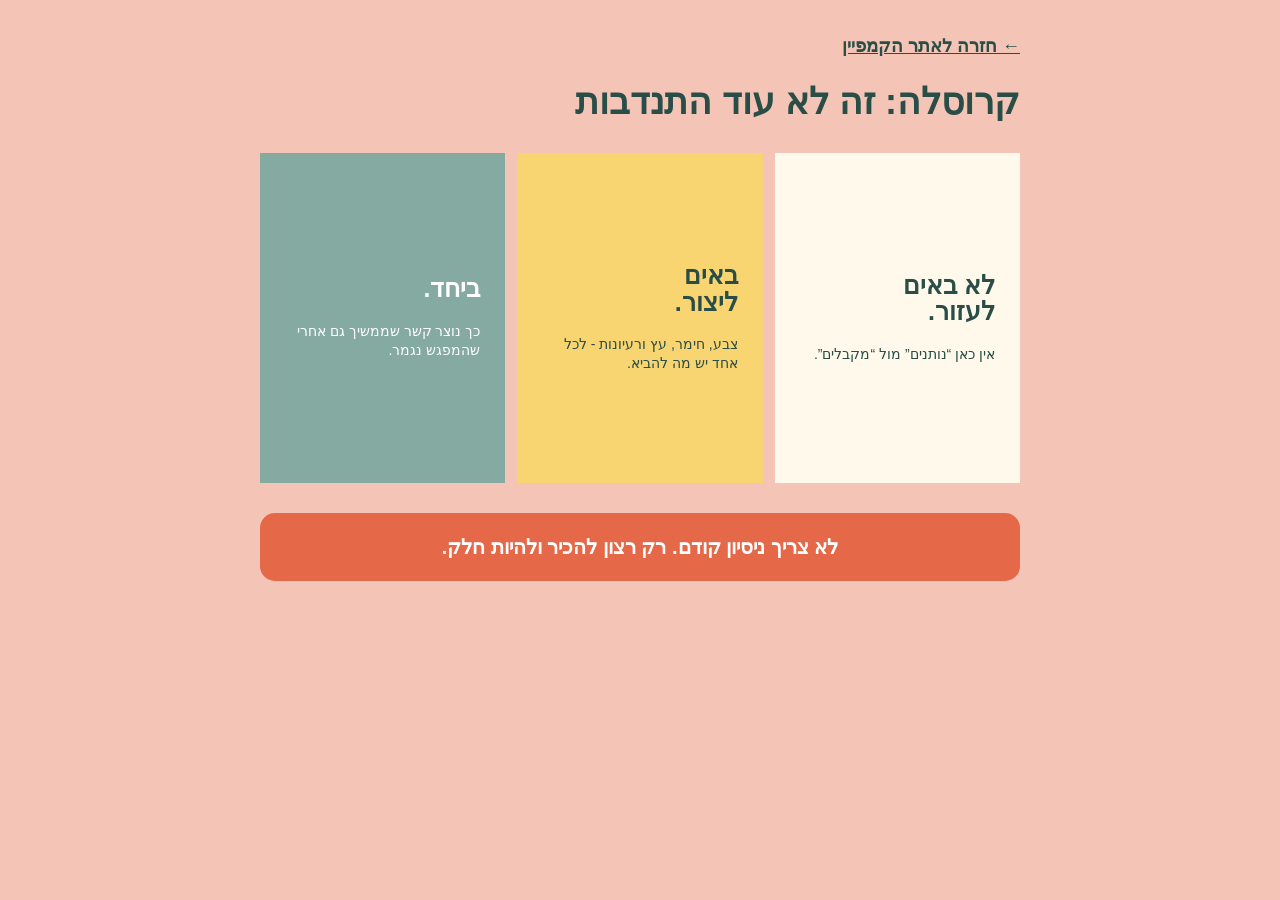
==== campaign-assets/carousel.html @ a6a8ebf9 "Fix carousel return link" ====
<!doctype html><html lang="he" dir="rtl"><meta charset="utf-8"><meta name="viewport" content="width=device-width,initial-scale=1"><title>זה לא עוד התנדבות | נפגשים באמצע</title><style>body{margin:0;background:#f4c4b7;color:#294d47;font:18px Arial}.page{max-width:760px;margin:auto;padding:35px}.back{color:#294d47;font-weight:bold}.grid{display:grid;grid-template-columns:repeat(3,1fr);gap:12px;margin:30px 0}.slide{height:280px;background:#fff9eb;padding:25px;display:flex;flex-direction:column;justify-content:center;font-size:25px;line-height:1.05;font-weight:bold}.slide:nth-child(2){background:#f8d571}.slide:nth-child(3){background:#85aaa1;color:#fff}.slide span{font-size:14px;font-weight:normal;line-height:1.4;margin-top:20px}.foot{background:#e56848;color:#fff;padding:22px;border-radius:15px;font-size:20px;font-weight:bold;text-align:center}@media(max-width:600px){.grid{grid-template-columns:1fr}.slide{height:180px}}</style><main class="page"><a class="back" href="https://htmlpreview.github.io/?https://github.com/orishabtaihazut/meet-in-the-middle-campaign/blob/main/index.html#campaign">← חזרה לאתר הקמפיין</a><h1>קרוסלה: זה לא עוד התנדבות</h1><div class="grid"><article class="slide">לא באים<br>לעזור.<span>אין כאן “נותנים” מול “מקבלים”.</span></article><article class="slide">באים<br>ליצור.<span>צבע, חימר, עץ ורעיונות - לכל אחד יש מה להביא.</span></article><article class="slide">ביחד.<span>כך נוצר קשר שממשיך גם אחרי שהמפגש נגמר.</span></article></div><div class="foot">לא צריך ניסיון קודם. רק רצון להכיר ולהיות חלק.</div></main></html>
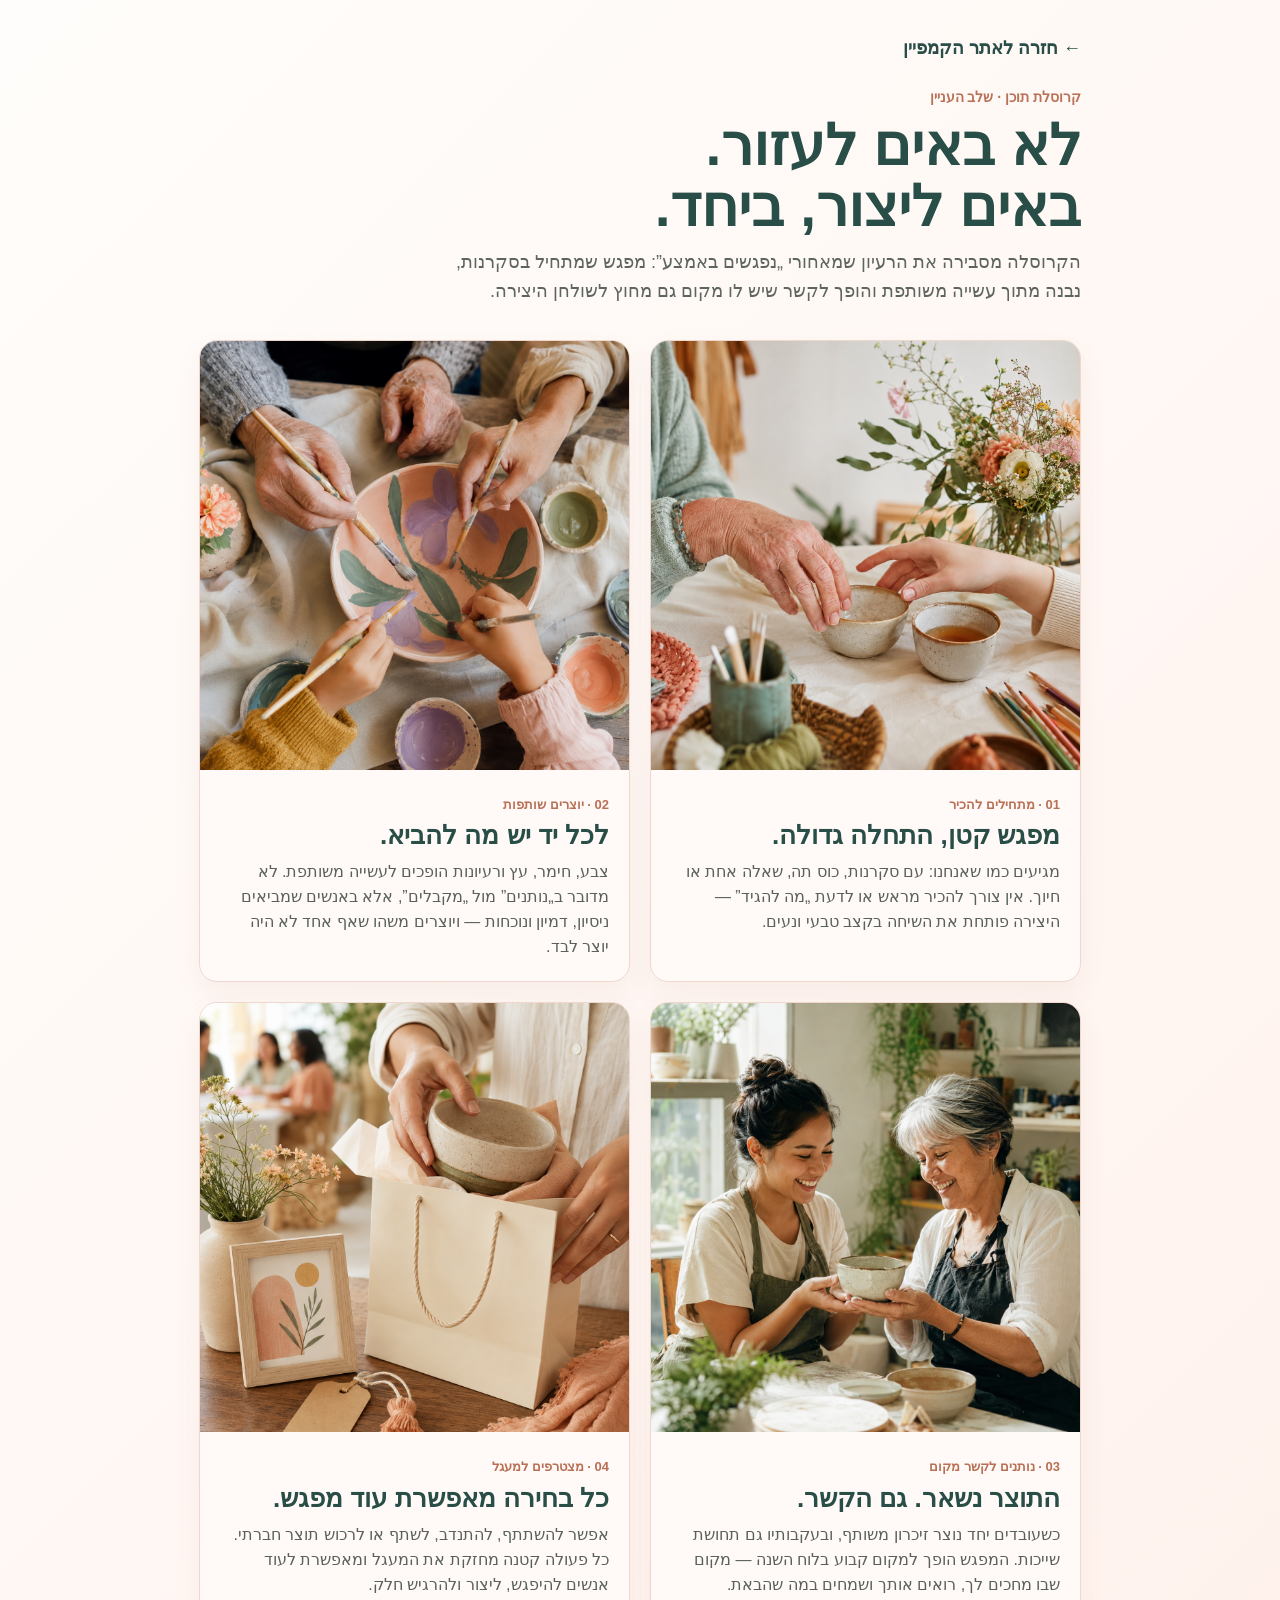
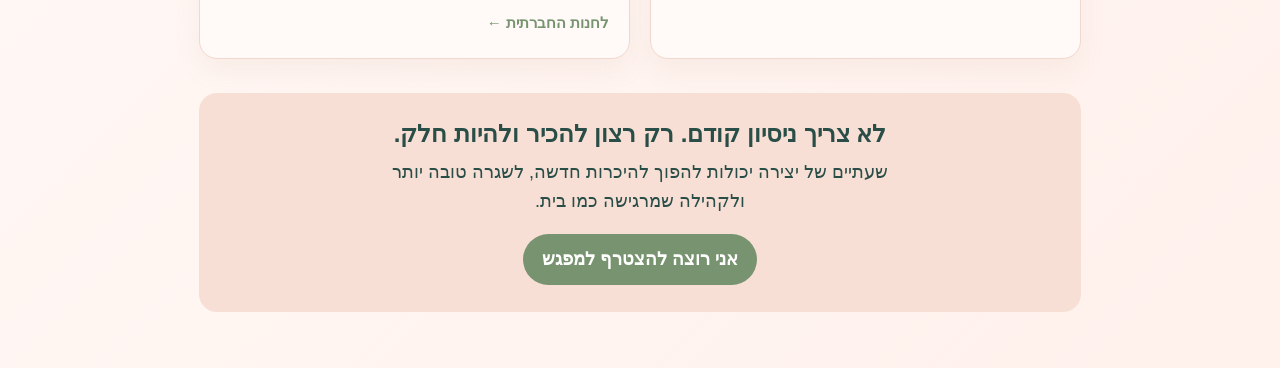
==== commit 26d2df6c: "Redesign carousel with campaign images and expanded copy" ====
--- a/campaign-assets/carousel.html
+++ b/campaign-assets/carousel.html
@@ -1 +1,45 @@
-<!doctype html><html lang="he" dir="rtl"><meta charset="utf-8"><meta name="viewport" content="width=device-width,initial-scale=1"><title>זה לא עוד התנדבות | נפגשים באמצע</title><style>body{margin:0;background:#f4c4b7;color:#294d47;font:18px Arial}.page{max-width:760px;margin:auto;padding:35px}.back{color:#294d47;font-weight:bold}.grid{display:grid;grid-template-columns:repeat(3,1fr);gap:12px;margin:30px 0}.slide{height:280px;background:#fff9eb;padding:25px;display:flex;flex-direction:column;justify-content:center;font-size:25px;line-height:1.05;font-weight:bold}.slide:nth-child(2){background:#f8d571}.slide:nth-child(3){background:#85aaa1;color:#fff}.slide span{font-size:14px;font-weight:normal;line-height:1.4;margin-top:20px}.foot{background:#e56848;color:#fff;padding:22px;border-radius:15px;font-size:20px;font-weight:bold;text-align:center}@media(max-width:600px){.grid{grid-template-columns:1fr}.slide{height:180px}}</style><main class="page"><a class="back" href="https://htmlpreview.github.io/?https://github.com/orishabtaihazut/meet-in-the-middle-campaign/blob/main/index.html#campaign">← חזרה לאתר הקמפיין</a><h1>קרוסלה: זה לא עוד התנדבות</h1><div class="grid"><article class="slide">לא באים<br>לעזור.<span>אין כאן “נותנים” מול “מקבלים”.</span></article><article class="slide">באים<br>ליצור.<span>צבע, חימר, עץ ורעיונות - לכל אחד יש מה להביא.</span></article><article class="slide">ביחד.<span>כך נוצר קשר שממשיך גם אחרי שהמפגש נגמר.</span></article></div><div class="foot">לא צריך ניסיון קודם. רק רצון להכיר ולהיות חלק.</div></main></html>+<!doctype html>
+<html lang="he" dir="rtl">
+<head>
+  <meta charset="utf-8">
+  <meta name="viewport" content="width=device-width,initial-scale=1">
+  <title>כך נראית שותפות | נפגשים באמצע</title>
+  <style>
+    :root{--ink:#294d47;--peach:#e89572;--soft-peach:#fff1eb;--paper:#fffaf7;--sage:#78936f;--line:#f0d8ce}
+    *{box-sizing:border-box}body{margin:0;background:linear-gradient(135deg,#fffdfb,#fff1ec);color:var(--ink);font:18px/1.6 Arial,sans-serif}.page{max-width:930px;margin:auto;padding:34px 24px 56px}.back{display:inline-block;color:var(--ink);font-weight:bold;text-decoration:none;margin-bottom:23px}.eyebrow{color:#b97055;font-size:14px;font-weight:bold;margin:0}.title{font-size:clamp(34px,6vw,57px);line-height:1.06;margin:7px 0 12px}.intro{max-width:660px;margin:0;color:#5d655e}.grid{display:grid;grid-template-columns:repeat(2,1fr);gap:20px;margin:34px 0}.slide{background:var(--paper);border:1px solid var(--line);border-radius:18px;overflow:hidden;box-shadow:0 12px 28px #9b604012}.slide img{width:100%;aspect-ratio:1/1;object-fit:cover;display:block}.copy{padding:19px 20px 22px}.number{display:inline-block;color:#b97055;font-size:13px;font-weight:bold;margin-bottom:6px}.slide h2{font-size:26px;line-height:1.15;margin:0 0 9px}.slide p{font-size:16px;line-height:1.55;margin:0;color:#59615a}.slide a{display:inline-block;color:var(--sage);font-size:15px;font-weight:bold;text-decoration:none;margin-top:13px}.foot{background:#f8dfd5;border-radius:18px;padding:27px;text-align:center}.foot strong{display:block;font-size:24px;line-height:1.2}.foot p{margin:9px auto 18px;max-width:560px}.cta{display:inline-block;background:var(--sage);color:#fff;padding:11px 19px;border-radius:30px;text-decoration:none;font-weight:bold}@media(max-width:650px){.grid{grid-template-columns:1fr}.page{padding:24px 16px 42px}.title{font-size:39px}}
+  </style>
+</head>
+<body>
+  <main class="page">
+    <a class="back" href="../index.html#campaign">← חזרה לאתר הקמפיין</a>
+    <p class="eyebrow">קרוסלת תוכן · שלב העניין</p>
+    <h1 class="title">לא באים לעזור.<br>באים ליצור, ביחד.</h1>
+    <p class="intro">הקרוסלה מסבירה את הרעיון שמאחורי „נפגשים באמצע”: מפגש שמתחיל בסקרנות, נבנה מתוך עשייה משותפת והופך לקשר שיש לו מקום גם מחוץ לשולחן היצירה.</p>
+
+    <section class="grid" aria-label="שלבי החוויה">
+      <article class="slide">
+        <img src="carousel-01-first-meeting.png" alt="יד של משתתפת מבוגרת ויד של משתתפת צעירה נפגשות מעל שולחן יצירה">
+        <div class="copy"><span class="number">01 · מתחילים להכיר</span><h2>מפגש קטן, התחלה גדולה.</h2><p>מגיעים כמו שאנחנו: עם סקרנות, כוס תה, שאלה אחת או חיוך. אין צורך להכיר מראש או לדעת „מה להגיד” — היצירה פותחת את השיחה בקצב טבעי ונעים.</p></div>
+      </article>
+      <article class="slide">
+        <img src="carousel-02-create-together.png" alt="ידיים של משתתפים בגילים שונים מציירות יחד קערת קרמיקה">
+        <div class="copy"><span class="number">02 · יוצרים שותפות</span><h2>לכל יד יש מה להביא.</h2><p>צבע, חימר, עץ ורעיונות הופכים לעשייה משותפת. לא מדובר ב„נותנים” מול „מקבלים”, אלא באנשים שמביאים ניסיון, דמיון ונוכחות — ויוצרים משהו שאף אחד לא היה יוצר לבד.</p></div>
+      </article>
+      <article class="slide">
+        <img src="carousel-03-belonging.png" alt="צעירה ואישה מבוגרת מחזיקות יחד כלי קרמיקה שיצרו">
+        <div class="copy"><span class="number">03 · נותנים לקשר מקום</span><h2>התוצר נשאר. גם הקשר.</h2><p>כשעובדים יחד נוצר זיכרון משותף, ובעקבותיו גם תחושת שייכות. המפגש הופך למקום קבוע בלוח השנה — מקום שבו מחכים לך, רואים אותך ושמחים במה שהבאת.</p></div>
+      </article>
+      <article class="slide">
+        <img src="carousel-04-support.png" alt="תוצר קרמיקה בעבודת יד נארז בשקית מתנה">
+        <div class="copy"><span class="number">04 · מצטרפים למעגל</span><h2>כל בחירה מאפשרת עוד מפגש.</h2><p>אפשר להשתתף, להתנדב, לשתף או לרכוש תוצר חברתי. כל פעולה קטנה מחזקת את המעגל ומאפשרת לעוד אנשים להיפגש, ליצור ולהרגיש חלק.</p><a href="shop.html">לחנות החברתית ←</a></div>
+      </article>
+    </section>
+
+    <section class="foot">
+      <strong>לא צריך ניסיון קודם. רק רצון להכיר ולהיות חלק.</strong>
+      <p>שעתיים של יצירה יכולות להפוך להיכרות חדשה, לשגרה טובה יותר ולקהילה שמרגישה כמו בית.</p>
+      <a class="cta" href="register.html">אני רוצה להצטרף למפגש</a>
+    </section>
+  </main>
+</body>
+</html>
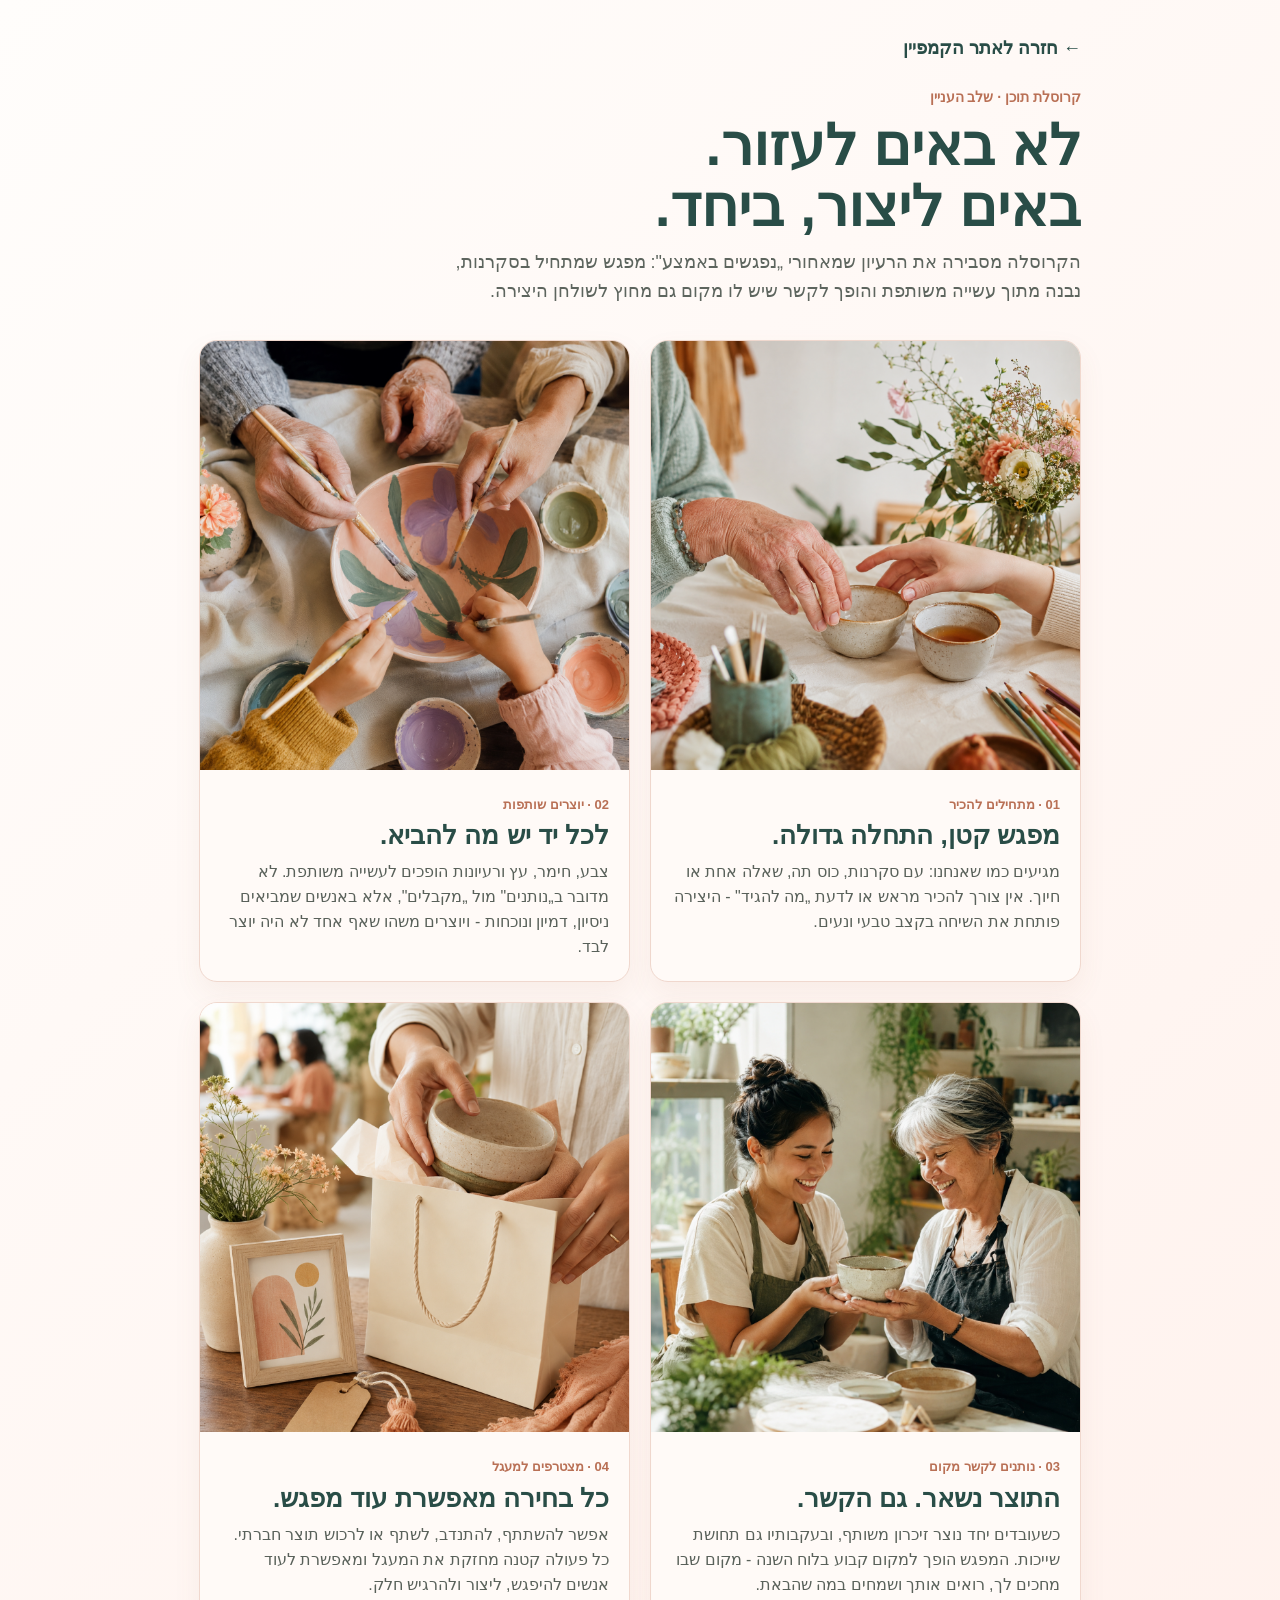
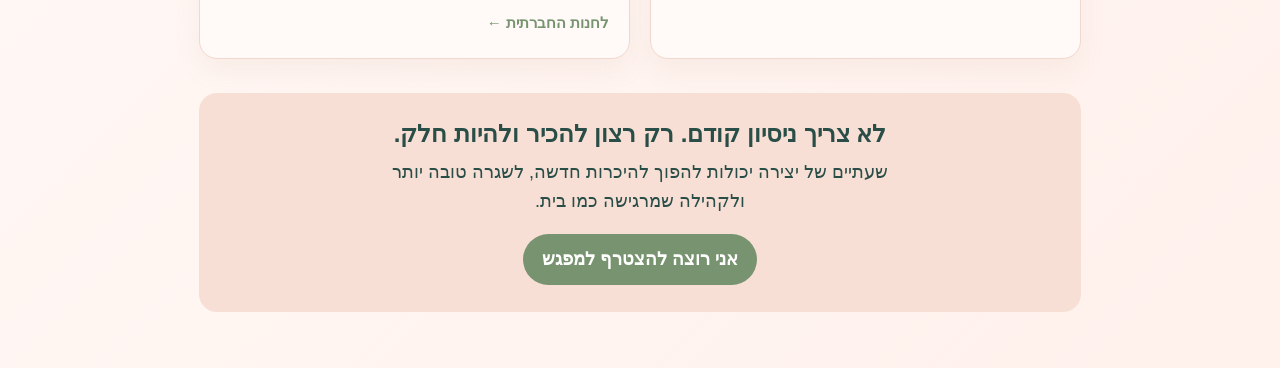
==== commit 484d9c0f: "Normalize punctuation and update direct audience" ====
--- a/campaign-assets/carousel.html
+++ b/campaign-assets/carousel.html
@@ -14,20 +14,20 @@
     <a class="back" href="../index.html#campaign">← חזרה לאתר הקמפיין</a>
     <p class="eyebrow">קרוסלת תוכן · שלב העניין</p>
     <h1 class="title">לא באים לעזור.<br>באים ליצור, ביחד.</h1>
-    <p class="intro">הקרוסלה מסבירה את הרעיון שמאחורי „נפגשים באמצע”: מפגש שמתחיל בסקרנות, נבנה מתוך עשייה משותפת והופך לקשר שיש לו מקום גם מחוץ לשולחן היצירה.</p>
+    <p class="intro">הקרוסלה מסבירה את הרעיון שמאחורי „נפגשים באמצע": מפגש שמתחיל בסקרנות, נבנה מתוך עשייה משותפת והופך לקשר שיש לו מקום גם מחוץ לשולחן היצירה.</p>
 
     <section class="grid" aria-label="שלבי החוויה">
       <article class="slide">
         <img src="carousel-01-first-meeting.png" alt="יד של משתתפת מבוגרת ויד של משתתפת צעירה נפגשות מעל שולחן יצירה">
-        <div class="copy"><span class="number">01 · מתחילים להכיר</span><h2>מפגש קטן, התחלה גדולה.</h2><p>מגיעים כמו שאנחנו: עם סקרנות, כוס תה, שאלה אחת או חיוך. אין צורך להכיר מראש או לדעת „מה להגיד” — היצירה פותחת את השיחה בקצב טבעי ונעים.</p></div>
+        <div class="copy"><span class="number">01 · מתחילים להכיר</span><h2>מפגש קטן, התחלה גדולה.</h2><p>מגיעים כמו שאנחנו: עם סקרנות, כוס תה, שאלה אחת או חיוך. אין צורך להכיר מראש או לדעת „מה להגיד" - היצירה פותחת את השיחה בקצב טבעי ונעים.</p></div>
       </article>
       <article class="slide">
         <img src="carousel-02-create-together.png" alt="ידיים של משתתפים בגילים שונים מציירות יחד קערת קרמיקה">
-        <div class="copy"><span class="number">02 · יוצרים שותפות</span><h2>לכל יד יש מה להביא.</h2><p>צבע, חימר, עץ ורעיונות הופכים לעשייה משותפת. לא מדובר ב„נותנים” מול „מקבלים”, אלא באנשים שמביאים ניסיון, דמיון ונוכחות — ויוצרים משהו שאף אחד לא היה יוצר לבד.</p></div>
+        <div class="copy"><span class="number">02 · יוצרים שותפות</span><h2>לכל יד יש מה להביא.</h2><p>צבע, חימר, עץ ורעיונות הופכים לעשייה משותפת. לא מדובר ב„נותנים" מול „מקבלים", אלא באנשים שמביאים ניסיון, דמיון ונוכחות - ויוצרים משהו שאף אחד לא היה יוצר לבד.</p></div>
       </article>
       <article class="slide">
         <img src="carousel-03-belonging.png" alt="צעירה ואישה מבוגרת מחזיקות יחד כלי קרמיקה שיצרו">
-        <div class="copy"><span class="number">03 · נותנים לקשר מקום</span><h2>התוצר נשאר. גם הקשר.</h2><p>כשעובדים יחד נוצר זיכרון משותף, ובעקבותיו גם תחושת שייכות. המפגש הופך למקום קבוע בלוח השנה — מקום שבו מחכים לך, רואים אותך ושמחים במה שהבאת.</p></div>
+        <div class="copy"><span class="number">03 · נותנים לקשר מקום</span><h2>התוצר נשאר. גם הקשר.</h2><p>כשעובדים יחד נוצר זיכרון משותף, ובעקבותיו גם תחושת שייכות. המפגש הופך למקום קבוע בלוח השנה - מקום שבו מחכים לך, רואים אותך ושמחים במה שהבאת.</p></div>
       </article>
       <article class="slide">
         <img src="carousel-04-support.png" alt="תוצר קרמיקה בעבודת יד נארז בשקית מתנה">
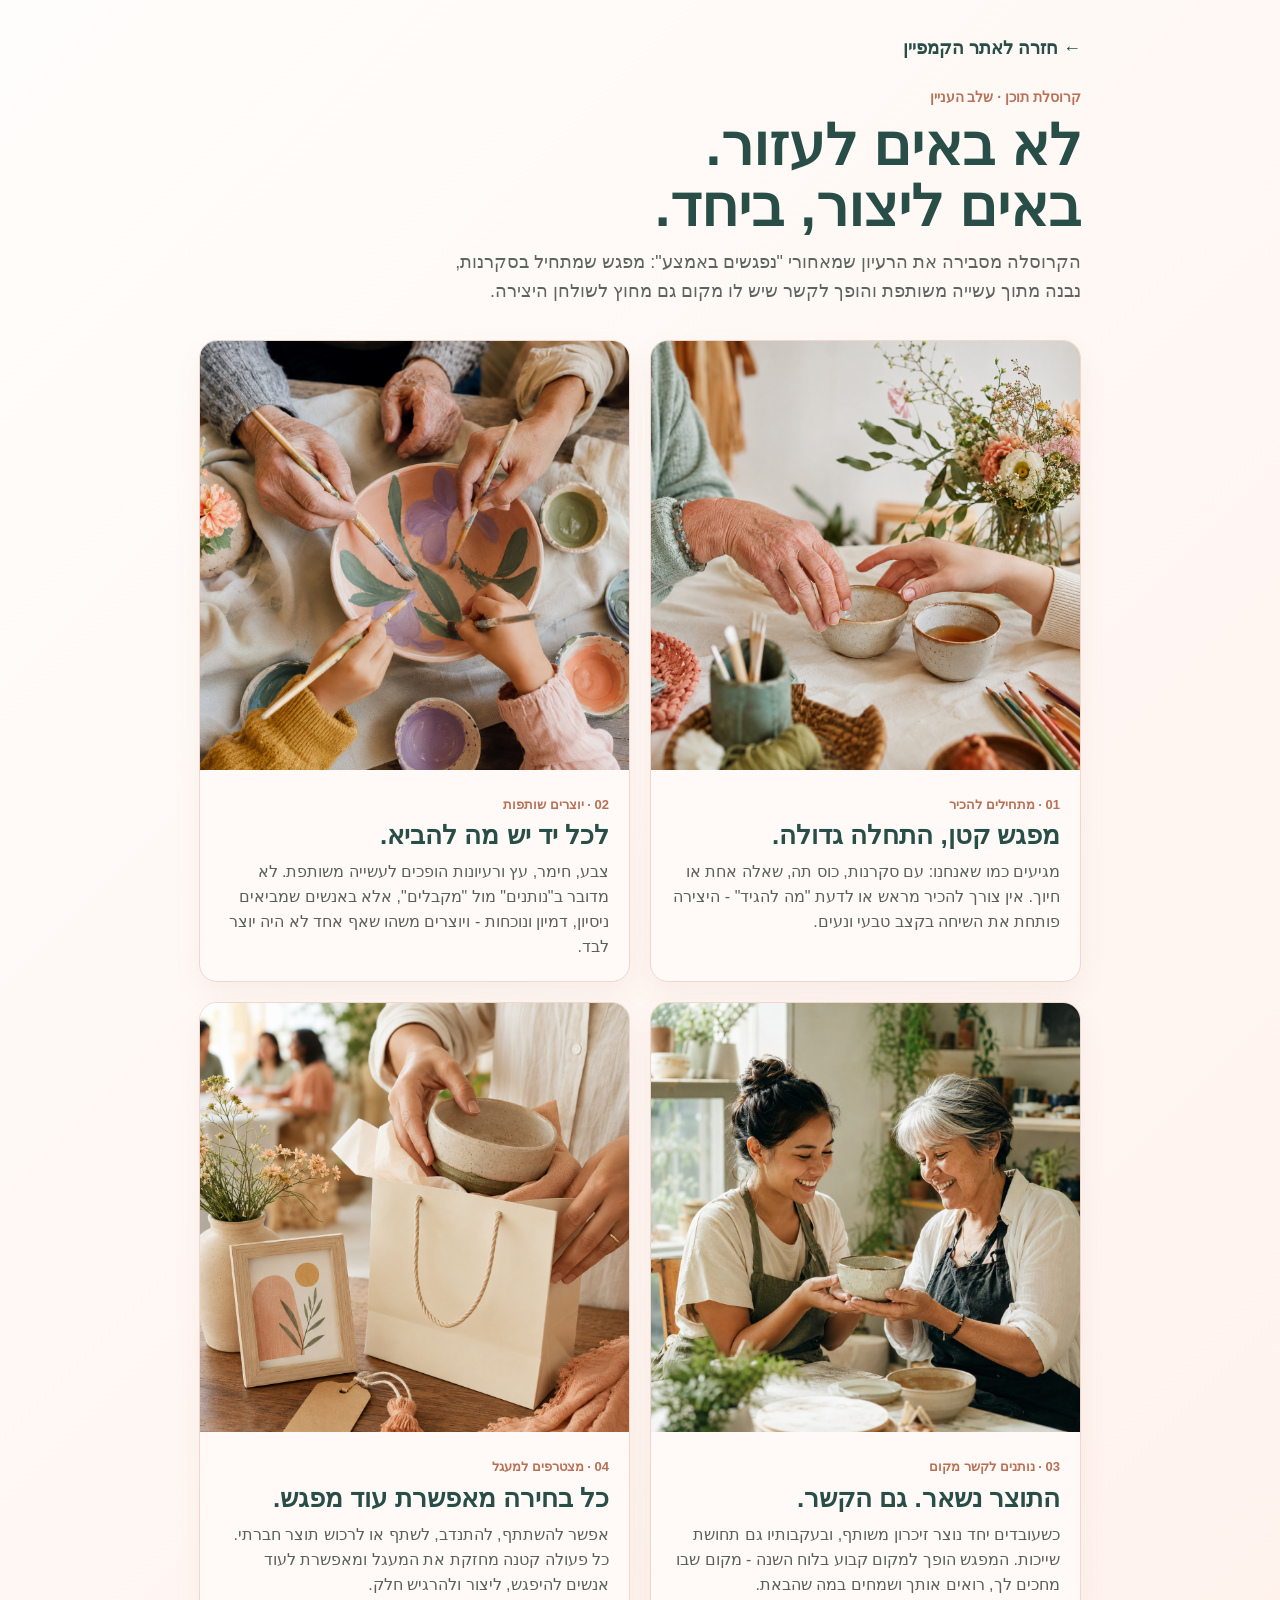
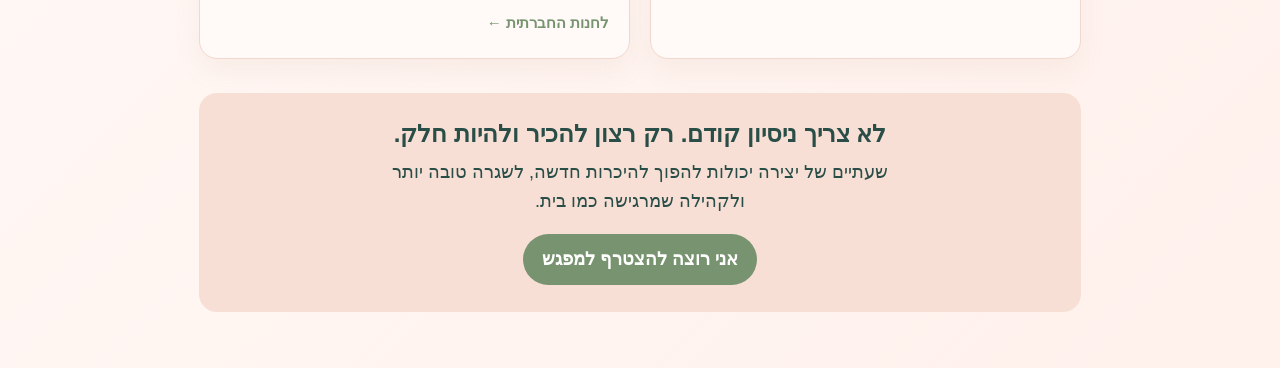
==== commit a0375742: "Use standard quotes and hyphens throughout" ====
--- a/campaign-assets/carousel.html
+++ b/campaign-assets/carousel.html
@@ -14,16 +14,16 @@
     <a class="back" href="../index.html#campaign">← חזרה לאתר הקמפיין</a>
     <p class="eyebrow">קרוסלת תוכן · שלב העניין</p>
     <h1 class="title">לא באים לעזור.<br>באים ליצור, ביחד.</h1>
-    <p class="intro">הקרוסלה מסבירה את הרעיון שמאחורי „נפגשים באמצע": מפגש שמתחיל בסקרנות, נבנה מתוך עשייה משותפת והופך לקשר שיש לו מקום גם מחוץ לשולחן היצירה.</p>
+    <p class="intro">הקרוסלה מסבירה את הרעיון שמאחורי "נפגשים באמצע": מפגש שמתחיל בסקרנות, נבנה מתוך עשייה משותפת והופך לקשר שיש לו מקום גם מחוץ לשולחן היצירה.</p>
 
     <section class="grid" aria-label="שלבי החוויה">
       <article class="slide">
         <img src="carousel-01-first-meeting.png" alt="יד של משתתפת מבוגרת ויד של משתתפת צעירה נפגשות מעל שולחן יצירה">
-        <div class="copy"><span class="number">01 · מתחילים להכיר</span><h2>מפגש קטן, התחלה גדולה.</h2><p>מגיעים כמו שאנחנו: עם סקרנות, כוס תה, שאלה אחת או חיוך. אין צורך להכיר מראש או לדעת „מה להגיד" - היצירה פותחת את השיחה בקצב טבעי ונעים.</p></div>
+        <div class="copy"><span class="number">01 · מתחילים להכיר</span><h2>מפגש קטן, התחלה גדולה.</h2><p>מגיעים כמו שאנחנו: עם סקרנות, כוס תה, שאלה אחת או חיוך. אין צורך להכיר מראש או לדעת "מה להגיד" - היצירה פותחת את השיחה בקצב טבעי ונעים.</p></div>
       </article>
       <article class="slide">
         <img src="carousel-02-create-together.png" alt="ידיים של משתתפים בגילים שונים מציירות יחד קערת קרמיקה">
-        <div class="copy"><span class="number">02 · יוצרים שותפות</span><h2>לכל יד יש מה להביא.</h2><p>צבע, חימר, עץ ורעיונות הופכים לעשייה משותפת. לא מדובר ב„נותנים" מול „מקבלים", אלא באנשים שמביאים ניסיון, דמיון ונוכחות - ויוצרים משהו שאף אחד לא היה יוצר לבד.</p></div>
+        <div class="copy"><span class="number">02 · יוצרים שותפות</span><h2>לכל יד יש מה להביא.</h2><p>צבע, חימר, עץ ורעיונות הופכים לעשייה משותפת. לא מדובר ב"נותנים" מול "מקבלים", אלא באנשים שמביאים ניסיון, דמיון ונוכחות - ויוצרים משהו שאף אחד לא היה יוצר לבד.</p></div>
       </article>
       <article class="slide">
         <img src="carousel-03-belonging.png" alt="צעירה ואישה מבוגרת מחזיקות יחד כלי קרמיקה שיצרו">
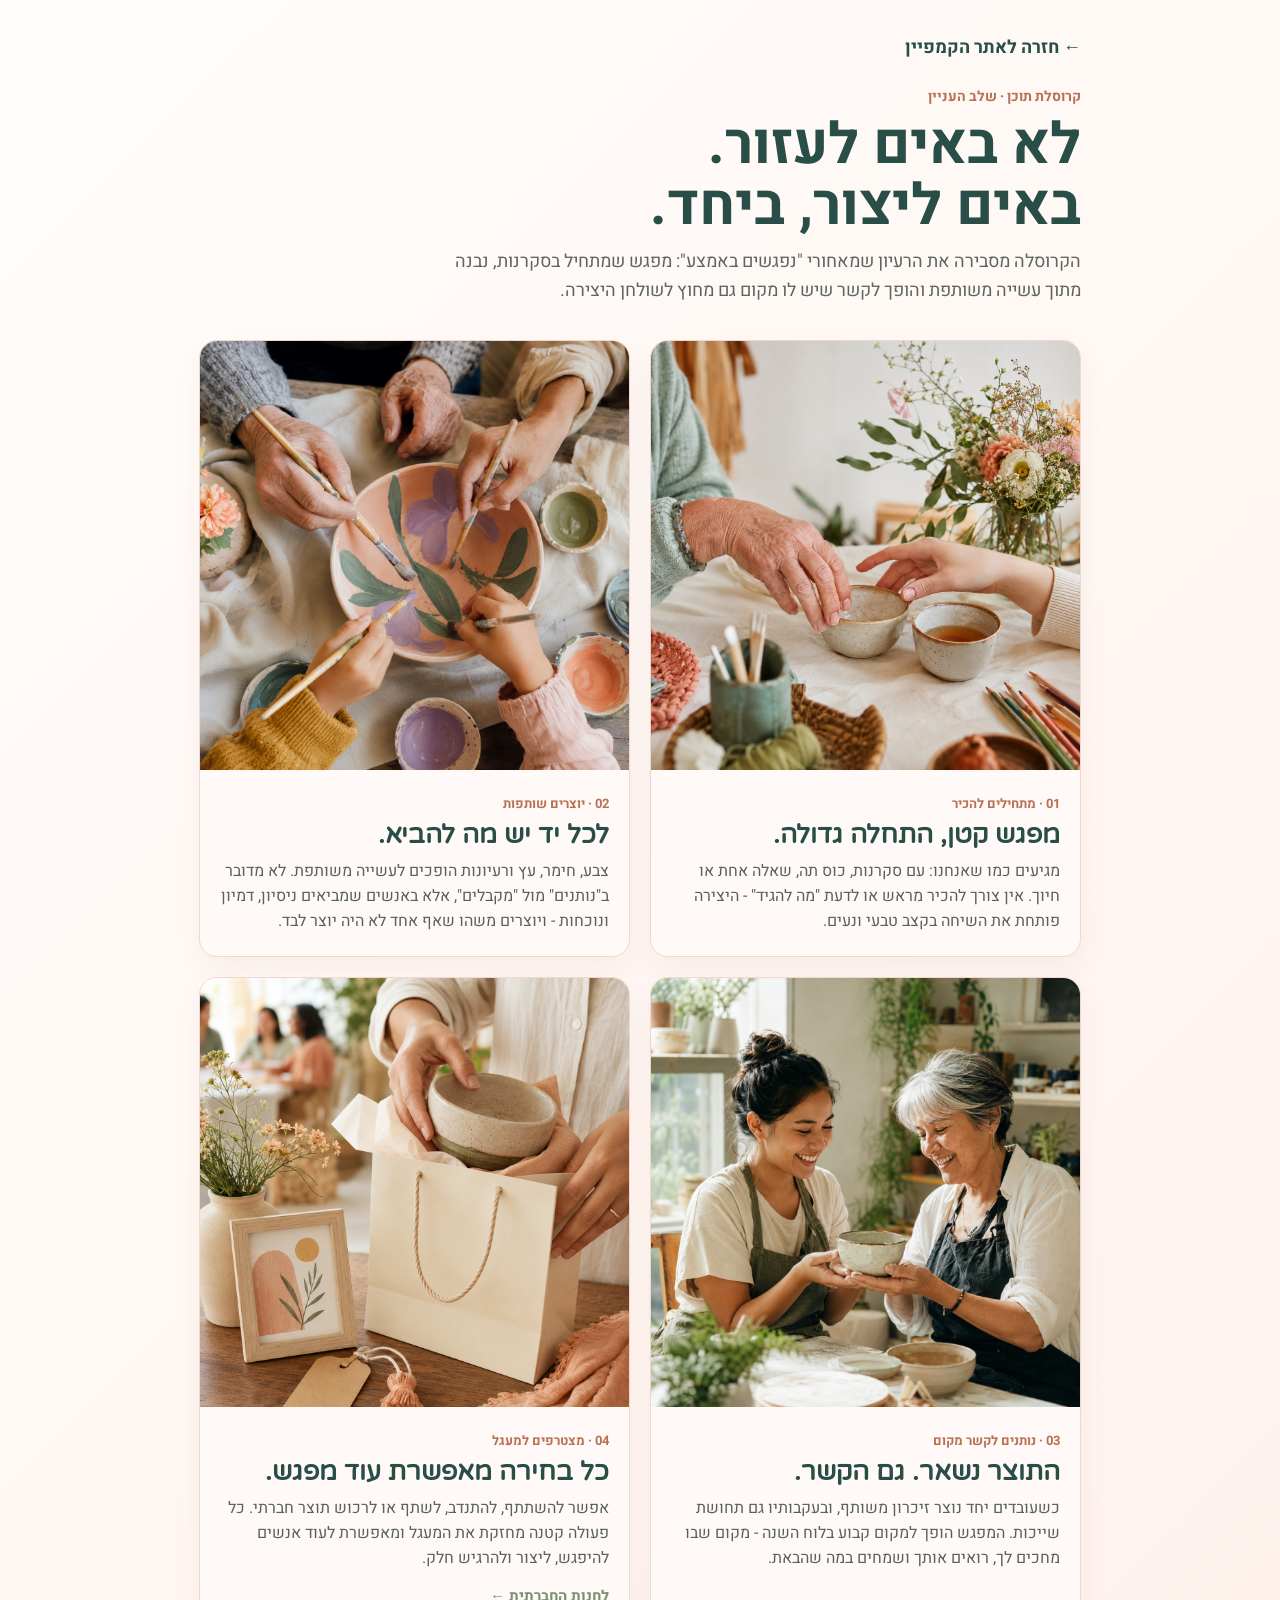
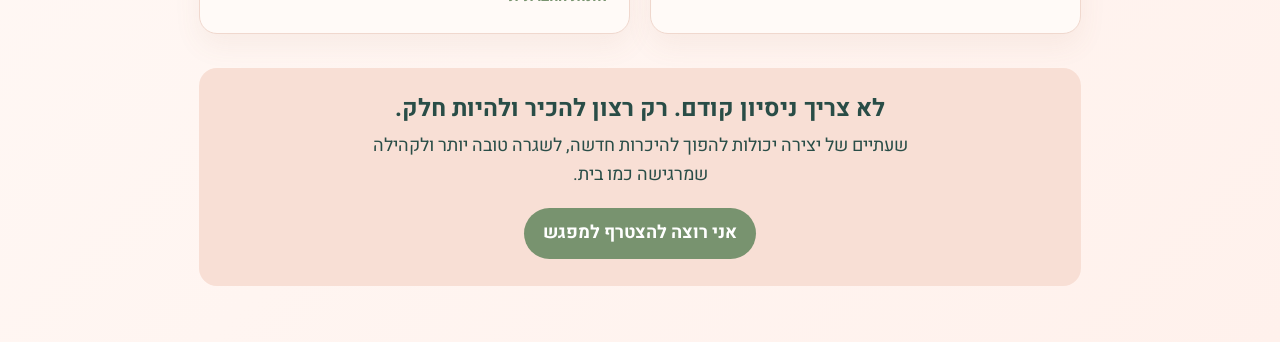
==== commit b2502af3: "Match campaign asset typography to main site" ====
--- a/campaign-assets/carousel.html
+++ b/campaign-assets/carousel.html
@@ -3,10 +3,10 @@
 <head>
   <meta charset="utf-8">
   <meta name="viewport" content="width=device-width,initial-scale=1">
-  <title>כך נראית שותפות | נפגשים באמצע</title>
+  <title>כך נראית שותפות | נפגשים באמצע</title><link rel="preconnect" href="https://fonts.googleapis.com"><link rel="preconnect" href="https://fonts.gstatic.com" crossorigin><link href="https://fonts.googleapis.com/css2?family=Heebo:wght@400;500;600;700;800&family=Varela+Round&display=swap" rel="stylesheet">
   <style>
     :root{--ink:#294d47;--peach:#e89572;--soft-peach:#fff1eb;--paper:#fffaf7;--sage:#78936f;--line:#f0d8ce}
-    *{box-sizing:border-box}body{margin:0;background:linear-gradient(135deg,#fffdfb,#fff1ec);color:var(--ink);font:18px/1.6 Arial,sans-serif}.page{max-width:930px;margin:auto;padding:34px 24px 56px}.back{display:inline-block;color:var(--ink);font-weight:bold;text-decoration:none;margin-bottom:23px}.eyebrow{color:#b97055;font-size:14px;font-weight:bold;margin:0}.title{font-size:clamp(34px,6vw,57px);line-height:1.06;margin:7px 0 12px}.intro{max-width:660px;margin:0;color:#5d655e}.grid{display:grid;grid-template-columns:repeat(2,1fr);gap:20px;margin:34px 0}.slide{background:var(--paper);border:1px solid var(--line);border-radius:18px;overflow:hidden;box-shadow:0 12px 28px #9b604012}.slide img{width:100%;aspect-ratio:1/1;object-fit:cover;display:block}.copy{padding:19px 20px 22px}.number{display:inline-block;color:#b97055;font-size:13px;font-weight:bold;margin-bottom:6px}.slide h2{font-size:26px;line-height:1.15;margin:0 0 9px}.slide p{font-size:16px;line-height:1.55;margin:0;color:#59615a}.slide a{display:inline-block;color:var(--sage);font-size:15px;font-weight:bold;text-decoration:none;margin-top:13px}.foot{background:#f8dfd5;border-radius:18px;padding:27px;text-align:center}.foot strong{display:block;font-size:24px;line-height:1.2}.foot p{margin:9px auto 18px;max-width:560px}.cta{display:inline-block;background:var(--sage);color:#fff;padding:11px 19px;border-radius:30px;text-decoration:none;font-weight:bold}@media(max-width:650px){.grid{grid-template-columns:1fr}.page{padding:24px 16px 42px}.title{font-size:39px}}
+    *{box-sizing:border-box}body{margin:0;background:linear-gradient(135deg,#fffdfb,#fff1ec);color:var(--ink);font:18px/1.6 Heebo,Arial,sans-serif}.page{max-width:930px;margin:auto;padding:34px 24px 56px}.back{display:inline-block;color:var(--ink);font-weight:bold;text-decoration:none;margin-bottom:23px}.eyebrow{color:#b97055;font-size:14px;font-weight:bold;margin:0}.title{font-size:clamp(34px,6vw,57px);line-height:1.06;margin:7px 0 12px}.intro{max-width:660px;margin:0;color:#5d655e}.grid{display:grid;grid-template-columns:repeat(2,1fr);gap:20px;margin:34px 0}.slide{background:var(--paper);border:1px solid var(--line);border-radius:18px;overflow:hidden;box-shadow:0 12px 28px #9b604012}.slide img{width:100%;aspect-ratio:1/1;object-fit:cover;display:block}.copy{padding:19px 20px 22px}.number{display:inline-block;color:#b97055;font-size:13px;font-weight:bold;margin-bottom:6px}.slide h2{font-family:"Varela Round",Heebo,sans-serif;font-size:26px;line-height:1.15;margin:0 0 9px}.slide p{font-size:16px;line-height:1.55;margin:0;color:#59615a}.slide a{display:inline-block;color:var(--sage);font-size:15px;font-weight:bold;text-decoration:none;margin-top:13px}.foot{background:#f8dfd5;border-radius:18px;padding:27px;text-align:center}.foot strong{display:block;font-size:24px;line-height:1.2}.foot p{margin:9px auto 18px;max-width:560px}.cta{display:inline-block;background:var(--sage);color:#fff;padding:11px 19px;border-radius:30px;text-decoration:none;font-weight:bold}@media(max-width:650px){.grid{grid-template-columns:1fr}.page{padding:24px 16px 42px}.title{font-size:39px}}
   </style>
 </head>
 <body>
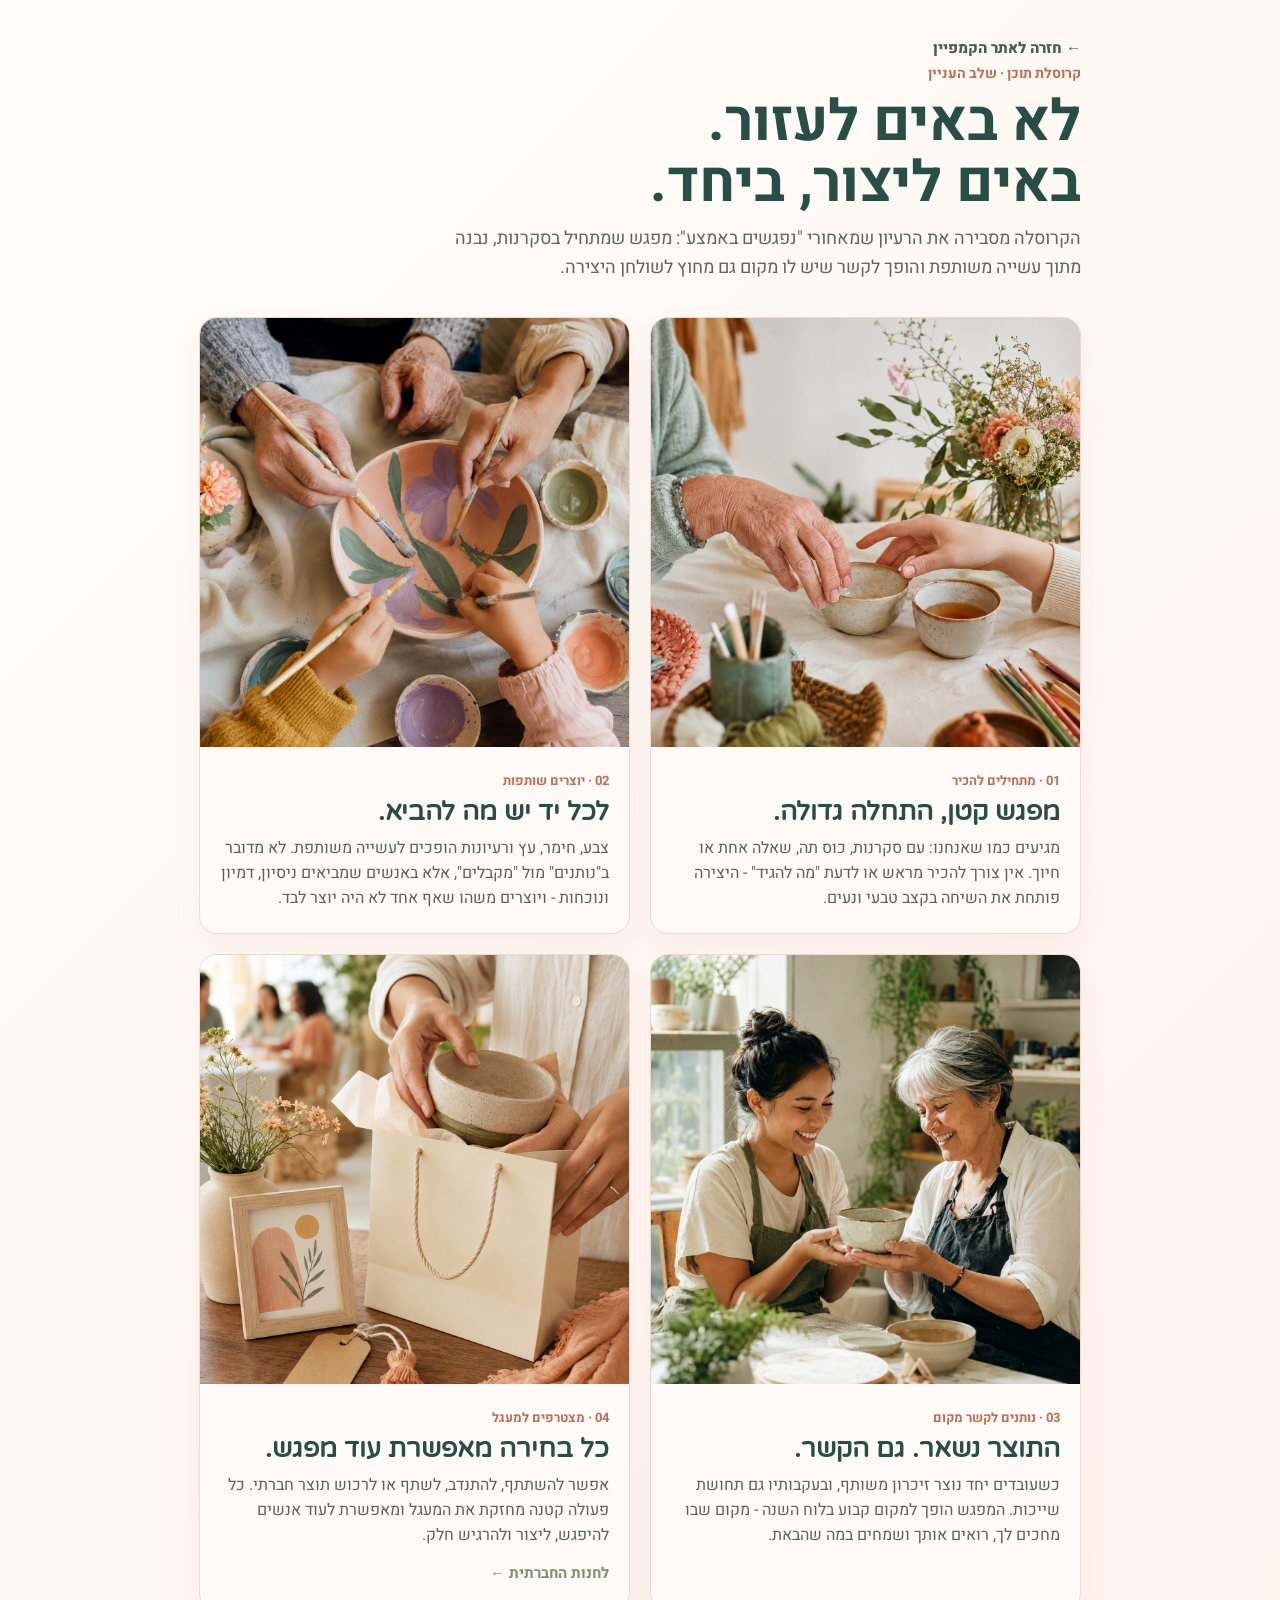
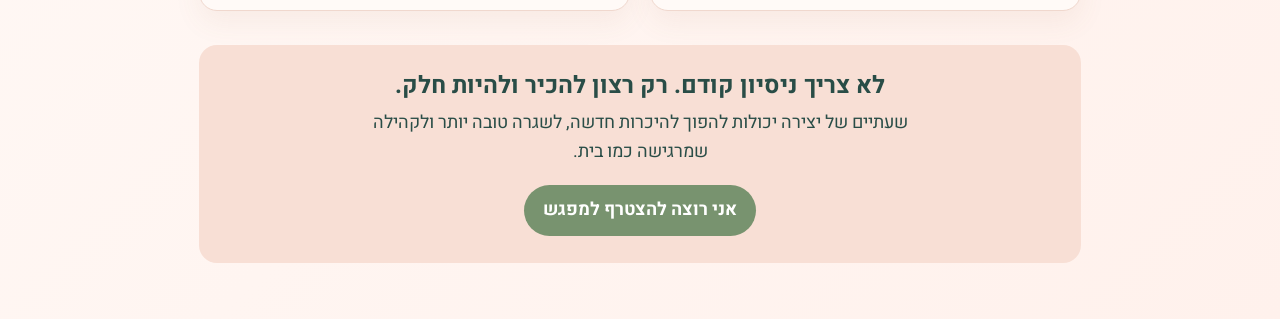
==== commit ea4e0c47: "Unify campaign asset navigation and typography" ====
--- a/campaign-assets/carousel.html
+++ b/campaign-assets/carousel.html
@@ -6,7 +6,7 @@
   <title>כך נראית שותפות | נפגשים באמצע</title><link rel="preconnect" href="https://fonts.googleapis.com"><link rel="preconnect" href="https://fonts.gstatic.com" crossorigin><link href="https://fonts.googleapis.com/css2?family=Heebo:wght@400;500;600;700;800&family=Varela+Round&display=swap" rel="stylesheet">
   <style>
     :root{--ink:#294d47;--peach:#e89572;--soft-peach:#fff1eb;--paper:#fffaf7;--sage:#78936f;--line:#f0d8ce}
-    *{box-sizing:border-box}body{margin:0;background:linear-gradient(135deg,#fffdfb,#fff1ec);color:var(--ink);font:18px/1.6 Heebo,Arial,sans-serif}.page{max-width:930px;margin:auto;padding:34px 24px 56px}.back{display:inline-block;color:var(--ink);font-weight:bold;text-decoration:none;margin-bottom:23px}.eyebrow{color:#b97055;font-size:14px;font-weight:bold;margin:0}.title{font-size:clamp(34px,6vw,57px);line-height:1.06;margin:7px 0 12px}.intro{max-width:660px;margin:0;color:#5d655e}.grid{display:grid;grid-template-columns:repeat(2,1fr);gap:20px;margin:34px 0}.slide{background:var(--paper);border:1px solid var(--line);border-radius:18px;overflow:hidden;box-shadow:0 12px 28px #9b604012}.slide img{width:100%;aspect-ratio:1/1;object-fit:cover;display:block}.copy{padding:19px 20px 22px}.number{display:inline-block;color:#b97055;font-size:13px;font-weight:bold;margin-bottom:6px}.slide h2{font-family:"Varela Round",Heebo,sans-serif;font-size:26px;line-height:1.15;margin:0 0 9px}.slide p{font-size:16px;line-height:1.55;margin:0;color:#59615a}.slide a{display:inline-block;color:var(--sage);font-size:15px;font-weight:bold;text-decoration:none;margin-top:13px}.foot{background:#f8dfd5;border-radius:18px;padding:27px;text-align:center}.foot strong{display:block;font-size:24px;line-height:1.2}.foot p{margin:9px auto 18px;max-width:560px}.cta{display:inline-block;background:var(--sage);color:#fff;padding:11px 19px;border-radius:30px;text-decoration:none;font-weight:bold}@media(max-width:650px){.grid{grid-template-columns:1fr}.page{padding:24px 16px 42px}.title{font-size:39px}}
+    *{box-sizing:border-box}body{margin:0;background:linear-gradient(135deg,#fffdfb,#fff1ec);color:var(--ink);font:18px/1.6 Heebo,Arial,sans-serif}.page{max-width:930px;margin:auto;padding:34px 24px 56px}.back{display:inline-flex;align-items:center;gap:6px;color:#456047;font-weight:800;text-decoration:none;font-size:15px}.back:hover{text-decoration:underline}.eyebrow{font-family:Heebo,Arial,sans-serif;color:#b97055;font-size:14px;font-weight:bold;margin:0}.title{font-size:clamp(34px,6vw,57px);line-height:1.06;margin:7px 0 12px}.intro{max-width:660px;margin:0;color:#5d655e}.grid{display:grid;grid-template-columns:repeat(2,1fr);gap:20px;margin:34px 0}.slide{background:var(--paper);border:1px solid var(--line);border-radius:18px;overflow:hidden;box-shadow:0 12px 28px #9b604012}.slide img{width:100%;aspect-ratio:1/1;object-fit:cover;display:block}.copy{padding:19px 20px 22px}.number{display:inline-block;color:#b97055;font-size:13px;font-weight:bold;margin-bottom:6px}.slide h2{font-family:"Varela Round",Heebo,sans-serif;font-size:26px;line-height:1.15;margin:0 0 9px}.slide p{font-size:16px;line-height:1.55;margin:0;color:#59615a}.slide a{display:inline-block;color:var(--sage);font-size:15px;font-weight:bold;text-decoration:none;margin-top:13px}.foot{background:#f8dfd5;border-radius:18px;padding:27px;text-align:center}.foot strong{display:block;font-size:24px;line-height:1.2}.foot p{margin:9px auto 18px;max-width:560px}.cta{display:inline-block;background:var(--sage);color:#fff;padding:11px 19px;border-radius:30px;text-decoration:none;font-weight:bold}@media(max-width:650px){.grid{grid-template-columns:1fr}.page{padding:24px 16px 42px}.title{font-size:39px}}
   </style>
 </head>
 <body>
